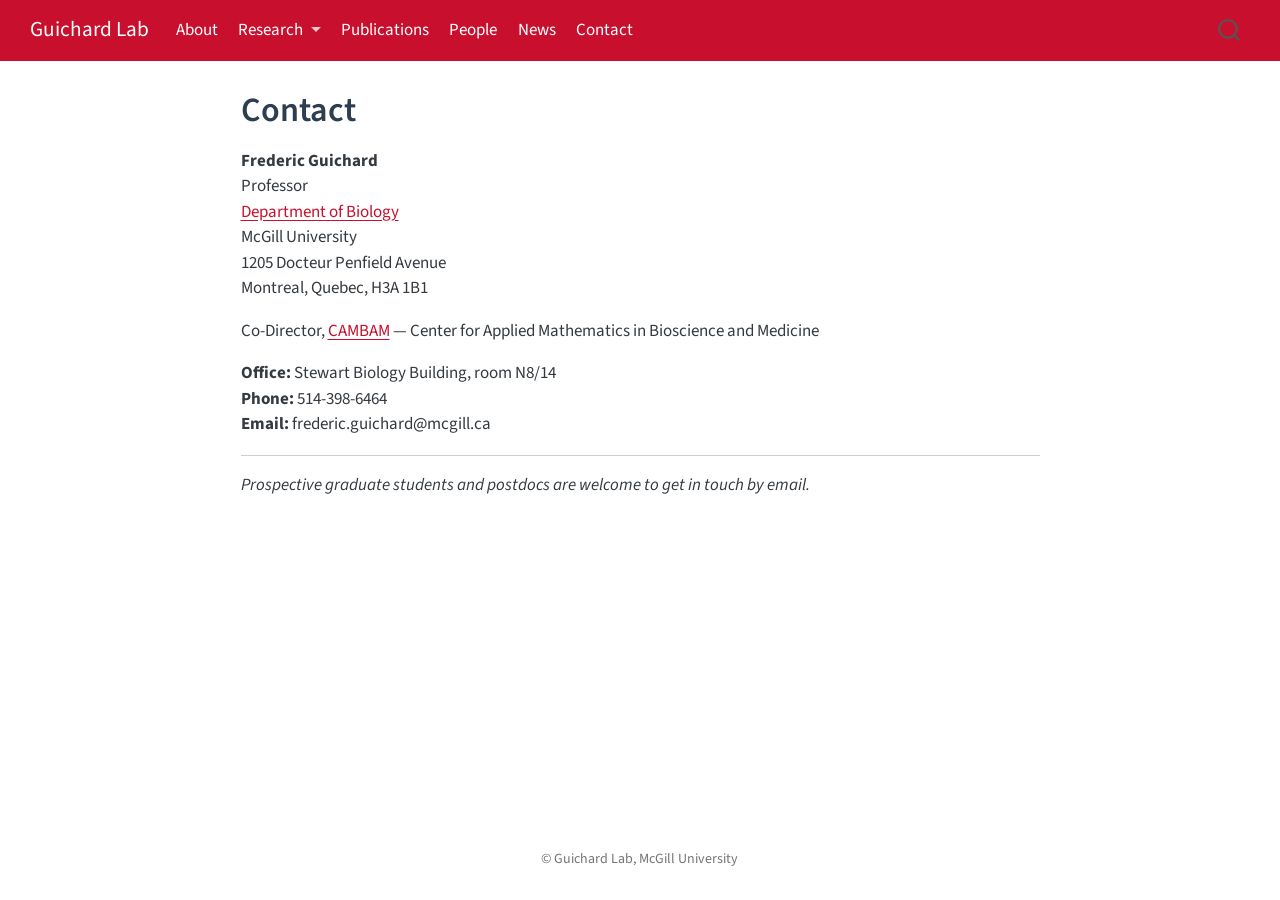
==== docs/contact.html @ a93f4788 "initial commit" ====
<!DOCTYPE html>
<html xmlns="http://www.w3.org/1999/xhtml" lang="en" xml:lang="en"><head>

<meta charset="utf-8">
<meta name="generator" content="quarto-1.9.37">

<meta name="viewport" content="width=device-width, initial-scale=1.0, user-scalable=yes">


<title>Contact – Guichard Lab</title>
<style>
/* Default styles provided by pandoc.
** See https://pandoc.org/MANUAL.html#variables-for-html for config info.
*/
code{white-space: pre-wrap;}
span.smallcaps{font-variant: small-caps;}
div.columns{display: flex; gap: min(4vw, 1.5em);}
div.column{flex: auto; overflow-x: auto;}
div.hanging-indent{margin-left: 1.5em; text-indent: -1.5em;}
ul.task-list{list-style: none;}
ul.task-list li input[type="checkbox"] {
  width: 0.8em;
  margin: 0 0.8em 0.2em -1em; /* quarto-specific, see https://github.com/quarto-dev/quarto-cli/issues/4556 */ 
  vertical-align: middle;
}
</style>


<script src="site_libs/quarto-nav/quarto-nav.js"></script>
<script src="site_libs/quarto-nav/headroom.min.js"></script>
<script src="site_libs/clipboard/clipboard.min.js"></script>
<script src="site_libs/quarto-search/autocomplete.umd.js"></script>
<script src="site_libs/quarto-search/fuse.min.js"></script>
<script src="site_libs/quarto-search/quarto-search.js"></script>
<meta name="quarto:offset" content="./">
<script src="site_libs/quarto-html/quarto.js" type="module"></script>
<script src="site_libs/quarto-html/tabsets/tabsets.js" type="module"></script>
<script src="site_libs/quarto-html/popper.min.js"></script>
<script src="site_libs/quarto-html/tippy.umd.min.js"></script>
<script src="site_libs/quarto-html/anchor.min.js"></script>
<link href="site_libs/quarto-html/tippy.css" rel="stylesheet">
<link href="site_libs/quarto-html/quarto-syntax-highlighting-7f8f88aac4f3542376d5c11b86a4c14d.css" rel="stylesheet" id="quarto-text-highlighting-styles">
<script src="site_libs/bootstrap/bootstrap.min.js"></script>
<link href="site_libs/bootstrap/bootstrap-icons.css" rel="stylesheet">
<link href="site_libs/bootstrap/bootstrap-158031087360bce0ff56dc785ce39e06.min.css" rel="stylesheet" append-hash="true" id="quarto-bootstrap" data-mode="light">
<script id="quarto-search-options" type="application/json">{
  "location": "navbar",
  "copy-button": false,
  "collapse-after": 3,
  "panel-placement": "end",
  "type": "overlay",
  "limit": 50,
  "keyboard-shortcut": [
    "f",
    "/",
    "s"
  ],
  "show-item-context": false,
  "language": {
    "search-no-results-text": "No results",
    "search-matching-documents-text": "matching documents",
    "search-copy-link-title": "Copy link to search",
    "search-hide-matches-text": "Hide additional matches",
    "search-more-match-text": "more match in this document",
    "search-more-matches-text": "more matches in this document",
    "search-clear-button-title": "Clear",
    "search-text-placeholder": "",
    "search-detached-cancel-button-title": "Cancel",
    "search-submit-button-title": "Submit",
    "search-label": "Search"
  }
}</script>


<link rel="stylesheet" href="styles.css">
</head>

<body class="nav-fixed fullcontent quarto-light">

<div id="quarto-search-results"></div>
  <header id="quarto-header" class="headroom fixed-top">
    <nav class="navbar navbar-expand-lg " data-bs-theme="dark">
      <div class="navbar-container container-fluid">
      <div class="navbar-brand-container mx-auto">
    <a class="navbar-brand" href="./index.html">
    <span class="navbar-title">Guichard Lab</span>
    </a>
  </div>
            <div id="quarto-search" class="" title="Search"></div>
          <button class="navbar-toggler" type="button" data-bs-toggle="collapse" data-bs-target="#navbarCollapse" aria-controls="navbarCollapse" role="menu" aria-expanded="false" aria-label="Toggle navigation" onclick="if (window.quartoToggleHeadroom) { window.quartoToggleHeadroom(); }">
  <span class="navbar-toggler-icon"></span>
</button>
          <div class="collapse navbar-collapse" id="navbarCollapse">
            <ul class="navbar-nav navbar-nav-scroll me-auto">
  <li class="nav-item">
    <a class="nav-link" href="./index.html"> 
<span class="menu-text">About</span></a>
  </li>  
  <li class="nav-item dropdown ">
    <a class="nav-link dropdown-toggle" href="#" id="nav-menu-research" role="link" data-bs-toggle="dropdown" aria-expanded="false">
 <span class="menu-text">Research</span>
    </a>
    <ul class="dropdown-menu" aria-labelledby="nav-menu-research">    
        <li>
    <a class="dropdown-item" href="./research-climate.html">
 <span class="dropdown-text">Climate Change</span></a>
  </li>  
        <li>
    <a class="dropdown-item" href="./research-foundation.html">
 <span class="dropdown-text">Foundation Species</span></a>
  </li>  
        <li>
    <a class="dropdown-item" href="./research-connectivity.html">
 <span class="dropdown-text">Marine Connectivity</span></a>
  </li>  
        <li>
    <a class="dropdown-item" href="./research-metaecosystems.html">
 <span class="dropdown-text">Meta-ecosystems</span></a>
  </li>  
        <li>
    <a class="dropdown-item" href="./research-synchrony.html">
 <span class="dropdown-text">Synchrony</span></a>
  </li>  
    </ul>
  </li>
  <li class="nav-item">
    <a class="nav-link" href="./publications.html"> 
<span class="menu-text">Publications</span></a>
  </li>  
  <li class="nav-item">
    <a class="nav-link" href="./people.html"> 
<span class="menu-text">People</span></a>
  </li>  
  <li class="nav-item">
    <a class="nav-link" href="./news.html"> 
<span class="menu-text">News</span></a>
  </li>  
  <li class="nav-item">
    <a class="nav-link active" href="./contact.html" aria-current="page"> 
<span class="menu-text">Contact</span></a>
  </li>  
</ul>
          </div> <!-- /navcollapse -->
            <div class="quarto-navbar-tools">
</div>
      </div> <!-- /container-fluid -->
    </nav>
</header>
<!-- content -->
<div id="quarto-content" class="quarto-container page-columns page-rows-contents page-layout-article page-navbar">
<!-- sidebar -->
<!-- margin-sidebar -->
    
<!-- main -->
<main class="content" id="quarto-document-content">

<header id="title-block-header" class="quarto-title-block default">
<div class="quarto-title">
<h1 class="title">Contact</h1>
</div>



<div class="quarto-title-meta">

    
  
    
  </div>
  


</header>


<p><strong>Frederic Guichard</strong><br>
Professor<br>
<a href="http://biology.mcgill.ca/index.html">Department of Biology</a><br>
McGill University<br>
1205 Docteur Penfield Avenue<br>
Montreal, Quebec, H3A 1B1</p>
<p>Co-Director, <a href="http://www.crm.umontreal.ca/labo/cambam/">CAMBAM</a> — Center for Applied Mathematics in Bioscience and Medicine</p>
<p><strong>Office:</strong> Stewart Biology Building, room N8/14<br>
<strong>Phone:</strong> 514-398-6464<br>
<strong>Email:</strong> frederic.guichard@mcgill.ca</p>
<hr>
<p><em>Prospective graduate students and postdocs are welcome to get in touch by email.</em></p>



</main> <!-- /main -->
<script id="quarto-html-after-body" type="application/javascript">
  window.document.addEventListener("DOMContentLoaded", function (event) {
    const icon = "";
    const anchorJS = new window.AnchorJS();
    anchorJS.options = {
      placement: 'right',
      icon: icon
    };
    anchorJS.add('.anchored');
    const isCodeAnnotation = (el) => {
      for (const clz of el.classList) {
        if (clz.startsWith('code-annotation-')) {                     
          return true;
        }
      }
      return false;
    }
    const onCopySuccess = function(e) {
      // button target
      const button = e.trigger;
      // don't keep focus
      button.blur();
      // flash "checked"
      button.classList.add('code-copy-button-checked');
      var currentTitle = button.getAttribute("title");
      button.setAttribute("title", "Copied!");
      let tooltip;
      if (window.bootstrap) {
        button.setAttribute("data-bs-toggle", "tooltip");
        button.setAttribute("data-bs-placement", "left");
        button.setAttribute("data-bs-title", "Copied!");
        tooltip = new bootstrap.Tooltip(button, 
          { trigger: "manual", 
            customClass: "code-copy-button-tooltip",
            offset: [0, -8]});
        tooltip.show();    
      }
      setTimeout(function() {
        if (tooltip) {
          tooltip.hide();
          button.removeAttribute("data-bs-title");
          button.removeAttribute("data-bs-toggle");
          button.removeAttribute("data-bs-placement");
        }
        button.setAttribute("title", currentTitle);
        button.classList.remove('code-copy-button-checked');
      }, 1000);
      // clear code selection
      e.clearSelection();
    }
    const getTextToCopy = function(trigger) {
      const outerScaffold = trigger.parentElement.cloneNode(true);
      const codeEl = outerScaffold.querySelector('code');
      for (const childEl of codeEl.children) {
        if (isCodeAnnotation(childEl)) {
          childEl.remove();
        }
      }
      return codeEl.innerText;
    }
    const clipboard = new window.ClipboardJS('.code-copy-button:not([data-in-quarto-modal])', {
      text: getTextToCopy
    });
    clipboard.on('success', onCopySuccess);
    if (window.document.getElementById('quarto-embedded-source-code-modal')) {
      const clipboardModal = new window.ClipboardJS('.code-copy-button[data-in-quarto-modal]', {
        text: getTextToCopy,
        container: window.document.getElementById('quarto-embedded-source-code-modal')
      });
      clipboardModal.on('success', onCopySuccess);
    }
      var localhostRegex = new RegExp(/^(?:http|https):\/\/localhost\:?[0-9]*\//);
      var mailtoRegex = new RegExp(/^mailto:/);
        var filterRegex = new RegExp('/' + window.location.host + '/');
      var isInternal = (href) => {
          return filterRegex.test(href) || localhostRegex.test(href) || mailtoRegex.test(href);
      }
      // Inspect non-navigation links and adorn them if external
     var links = window.document.querySelectorAll('a[href]:not(.nav-link):not(.navbar-brand):not(.toc-action):not(.sidebar-link):not(.sidebar-item-toggle):not(.pagination-link):not(.no-external):not([aria-hidden]):not(.dropdown-item):not(.quarto-navigation-tool):not(.about-link)');
      for (var i=0; i<links.length; i++) {
        const link = links[i];
        if (!isInternal(link.href)) {
          // undo the damage that might have been done by quarto-nav.js in the case of
          // links that we want to consider external
          if (link.dataset.originalHref !== undefined) {
            link.href = link.dataset.originalHref;
          }
        }
      }
    function tippyHover(el, contentFn, onTriggerFn, onUntriggerFn) {
      const config = {
        allowHTML: true,
        maxWidth: 500,
        delay: 100,
        arrow: false,
        appendTo: function(el) {
            return el.parentElement;
        },
        interactive: true,
        interactiveBorder: 10,
        theme: 'quarto',
        placement: 'bottom-start',
      };
      if (contentFn) {
        config.content = contentFn;
      }
      if (onTriggerFn) {
        config.onTrigger = onTriggerFn;
      }
      if (onUntriggerFn) {
        config.onUntrigger = onUntriggerFn;
      }
      window.tippy(el, config); 
    }
    const noterefs = window.document.querySelectorAll('a[role="doc-noteref"]');
    for (var i=0; i<noterefs.length; i++) {
      const ref = noterefs[i];
      tippyHover(ref, function() {
        // use id or data attribute instead here
        let href = ref.getAttribute('data-footnote-href') || ref.getAttribute('href');
        try { href = new URL(href).hash; } catch {}
        const id = href.replace(/^#\/?/, "");
        const note = window.document.getElementById(id);
        if (note) {
          return note.innerHTML;
        } else {
          return "";
        }
      });
    }
    const xrefs = window.document.querySelectorAll('a.quarto-xref');
    const processXRef = (id, note) => {
      // Strip column container classes
      const stripColumnClz = (el) => {
        el.classList.remove("page-full", "page-columns");
        if (el.children) {
          for (const child of el.children) {
            stripColumnClz(child);
          }
        }
      }
      stripColumnClz(note)
      if (id === null || id.startsWith('sec-')) {
        // Special case sections, only their first couple elements
        const container = document.createElement("div");
        if (note.children && note.children.length > 2) {
          container.appendChild(note.children[0].cloneNode(true));
          for (let i = 1; i < note.children.length; i++) {
            const child = note.children[i];
            if (child.tagName === "P" && child.innerText === "") {
              continue;
            } else {
              container.appendChild(child.cloneNode(true));
              break;
            }
          }
          if (window.Quarto?.typesetMath) {
            window.Quarto.typesetMath(container);
          }
          return container.innerHTML
        } else {
          if (window.Quarto?.typesetMath) {
            window.Quarto.typesetMath(note);
          }
          return note.innerHTML;
        }
      } else {
        // Remove any anchor links if they are present
        const anchorLink = note.querySelector('a.anchorjs-link');
        if (anchorLink) {
          anchorLink.remove();
        }
        if (window.Quarto?.typesetMath) {
          window.Quarto.typesetMath(note);
        }
        if (note.classList.contains("callout")) {
          return note.outerHTML;
        } else {
          return note.innerHTML;
        }
      }
    }
    for (var i=0; i<xrefs.length; i++) {
      const xref = xrefs[i];
      tippyHover(xref, undefined, function(instance) {
        instance.disable();
        let url = xref.getAttribute('href');
        let hash = undefined; 
        if (url.startsWith('#')) {
          hash = url;
        } else {
          try { hash = new URL(url).hash; } catch {}
        }
        if (hash) {
          const id = hash.replace(/^#\/?/, "");
          const note = window.document.getElementById(id);
          if (note !== null) {
            try {
              const html = processXRef(id, note.cloneNode(true));
              instance.setContent(html);
            } finally {
              instance.enable();
              instance.show();
            }
          } else {
            // See if we can fetch this
            fetch(url.split('#')[0])
            .then(res => res.text())
            .then(html => {
              const parser = new DOMParser();
              const htmlDoc = parser.parseFromString(html, "text/html");
              const note = htmlDoc.getElementById(id);
              if (note !== null) {
                const html = processXRef(id, note);
                instance.setContent(html);
              } 
            }).finally(() => {
              instance.enable();
              instance.show();
            });
          }
        } else {
          // See if we can fetch a full url (with no hash to target)
          // This is a special case and we should probably do some content thinning / targeting
          fetch(url)
          .then(res => res.text())
          .then(html => {
            const parser = new DOMParser();
            const htmlDoc = parser.parseFromString(html, "text/html");
            const note = htmlDoc.querySelector('main.content');
            if (note !== null) {
              // This should only happen for chapter cross references
              // (since there is no id in the URL)
              // remove the first header
              if (note.children.length > 0 && note.children[0].tagName === "HEADER") {
                note.children[0].remove();
              }
              const html = processXRef(null, note);
              instance.setContent(html);
            } 
          }).finally(() => {
            instance.enable();
            instance.show();
          });
        }
      }, function(instance) {
      });
    }
        let selectedAnnoteEl;
        const selectorForAnnotation = ( cell, annotation) => {
          let cellAttr = 'data-code-cell="' + cell + '"';
          let lineAttr = 'data-code-annotation="' +  annotation + '"';
          const selector = 'span[' + cellAttr + '][' + lineAttr + ']';
          return selector;
        }
        const selectCodeLines = (annoteEl) => {
          const doc = window.document;
          const targetCell = annoteEl.getAttribute("data-target-cell");
          const targetAnnotation = annoteEl.getAttribute("data-target-annotation");
          const annoteSpan = window.document.querySelector(selectorForAnnotation(targetCell, targetAnnotation));
          const lines = annoteSpan.getAttribute("data-code-lines").split(",");
          const lineIds = lines.map((line) => {
            return targetCell + "-" + line;
          })
          let top = null;
          let height = null;
          let parent = null;
          if (lineIds.length > 0) {
              //compute the position of the single el (top and bottom and make a div)
              const el = window.document.getElementById(lineIds[0]);
              top = el.offsetTop;
              height = el.offsetHeight;
              parent = el.parentElement.parentElement;
            if (lineIds.length > 1) {
              const lastEl = window.document.getElementById(lineIds[lineIds.length - 1]);
              const bottom = lastEl.offsetTop + lastEl.offsetHeight;
              height = bottom - top;
            }
            if (top !== null && height !== null && parent !== null) {
              // cook up a div (if necessary) and position it 
              let div = window.document.getElementById("code-annotation-line-highlight");
              if (div === null) {
                div = window.document.createElement("div");
                div.setAttribute("id", "code-annotation-line-highlight");
                div.style.position = 'absolute';
                parent.appendChild(div);
              }
              div.style.top = top - 2 + "px";
              div.style.height = height + 4 + "px";
              div.style.left = 0;
              let gutterDiv = window.document.getElementById("code-annotation-line-highlight-gutter");
              if (gutterDiv === null) {
                gutterDiv = window.document.createElement("div");
                gutterDiv.setAttribute("id", "code-annotation-line-highlight-gutter");
                gutterDiv.style.position = 'absolute';
                const codeCell = window.document.getElementById(targetCell);
                const gutter = codeCell.querySelector('.code-annotation-gutter');
                gutter.appendChild(gutterDiv);
              }
              gutterDiv.style.top = top - 2 + "px";
              gutterDiv.style.height = height + 4 + "px";
            }
            selectedAnnoteEl = annoteEl;
          }
        };
        const unselectCodeLines = () => {
          const elementsIds = ["code-annotation-line-highlight", "code-annotation-line-highlight-gutter"];
          elementsIds.forEach((elId) => {
            const div = window.document.getElementById(elId);
            if (div) {
              div.remove();
            }
          });
          selectedAnnoteEl = undefined;
        };
          // Handle positioning of the toggle
      window.addEventListener(
        "resize",
        throttle(() => {
          elRect = undefined;
          if (selectedAnnoteEl) {
            selectCodeLines(selectedAnnoteEl);
          }
        }, 10)
      );
      function throttle(fn, ms) {
      let throttle = false;
      let timer;
        return (...args) => {
          if(!throttle) { // first call gets through
              fn.apply(this, args);
              throttle = true;
          } else { // all the others get throttled
              if(timer) clearTimeout(timer); // cancel #2
              timer = setTimeout(() => {
                fn.apply(this, args);
                timer = throttle = false;
              }, ms);
          }
        };
      }
        // Attach click handler to the DT
        const annoteDls = window.document.querySelectorAll('dt[data-target-cell]');
        for (const annoteDlNode of annoteDls) {
          annoteDlNode.addEventListener('click', (event) => {
            const clickedEl = event.target;
            if (clickedEl !== selectedAnnoteEl) {
              unselectCodeLines();
              const activeEl = window.document.querySelector('dt[data-target-cell].code-annotation-active');
              if (activeEl) {
                activeEl.classList.remove('code-annotation-active');
              }
              selectCodeLines(clickedEl);
              clickedEl.classList.add('code-annotation-active');
            } else {
              // Unselect the line
              unselectCodeLines();
              clickedEl.classList.remove('code-annotation-active');
            }
          });
        }
    const findCites = (el) => {
      const parentEl = el.parentElement;
      if (parentEl) {
        const cites = parentEl.dataset.cites;
        if (cites) {
          return {
            el,
            cites: cites.split(' ')
          };
        } else {
          return findCites(el.parentElement)
        }
      } else {
        return undefined;
      }
    };
    var bibliorefs = window.document.querySelectorAll('a[role="doc-biblioref"]');
    for (var i=0; i<bibliorefs.length; i++) {
      const ref = bibliorefs[i];
      const citeInfo = findCites(ref);
      if (citeInfo) {
        tippyHover(citeInfo.el, function() {
          var popup = window.document.createElement('div');
          citeInfo.cites.forEach(function(cite) {
            var citeDiv = window.document.createElement('div');
            citeDiv.classList.add('hanging-indent');
            citeDiv.classList.add('csl-entry');
            var biblioDiv = window.document.getElementById('ref-' + cite);
            if (biblioDiv) {
              citeDiv.innerHTML = biblioDiv.innerHTML;
            }
            popup.appendChild(citeDiv);
          });
          return popup.innerHTML;
        });
      }
    }
  });
  </script>
</div> <!-- /content -->
<footer class="footer">
  <div class="nav-footer">
    <div class="nav-footer-left">
      &nbsp;
    </div>   
    <div class="nav-footer-center">
<p>© Guichard Lab, McGill University</p>
</div>
    <div class="nav-footer-right">
      &nbsp;
    </div>
  </div>
</footer>




</body></html>
---- docs/site_libs/quarto-html/tippy.css ----
.tippy-box[data-animation=fade][data-state=hidden]{opacity:0}[data-tippy-root]{max-width:calc(100vw - 10px)}.tippy-box{position:relative;background-color:#333;color:#fff;border-radius:4px;font-size:14px;line-height:1.4;white-space:normal;outline:0;transition-property:transform,visibility,opacity}.tippy-box[data-placement^=top]>.tippy-arrow{bottom:0}.tippy-box[data-placement^=top]>.tippy-arrow:before{bottom:-7px;left:0;border-width:8px 8px 0;border-top-color:initial;transform-origin:center top}.tippy-box[data-placement^=bottom]>.tippy-arrow{top:0}.tippy-box[data-placement^=bottom]>.tippy-arrow:before{top:-7px;left:0;border-width:0 8px 8px;border-bottom-color:initial;transform-origin:center bottom}.tippy-box[data-placement^=left]>.tippy-arrow{right:0}.tippy-box[data-placement^=left]>.tippy-arrow:before{border-width:8px 0 8px 8px;border-left-color:initial;right:-7px;transform-origin:center left}.tippy-box[data-placement^=right]>.tippy-arrow{left:0}.tippy-box[data-placement^=right]>.tippy-arrow:before{left:-7px;border-width:8px 8px 8px 0;border-right-color:initial;transform-origin:center right}.tippy-box[data-inertia][data-state=visible]{transition-timing-function:cubic-bezier(.54,1.5,.38,1.11)}.tippy-arrow{width:16px;height:16px;color:#333}.tippy-arrow:before{content:"";position:absolute;border-color:transparent;border-style:solid}.tippy-content{position:relative;padding:5px 9px;z-index:1}
---- docs/site_libs/quarto-html/quarto-syntax-highlighting-7f8f88aac4f3542376d5c11b86a4c14d.css ----
/* quarto syntax highlight colors */
:root {
  --quarto-hl-ot-color: #003B4F;
  --quarto-hl-at-color: #657422;
  --quarto-hl-ss-color: #20794D;
  --quarto-hl-an-color: #5E5E5E;
  --quarto-hl-fu-color: #4758AB;
  --quarto-hl-st-color: #20794D;
  --quarto-hl-cf-color: #003B4F;
  --quarto-hl-op-color: #5E5E5E;
  --quarto-hl-er-color: #AD0000;
  --quarto-hl-bn-color: #AD0000;
  --quarto-hl-al-color: #AD0000;
  --quarto-hl-va-color: #111111;
  --quarto-hl-bu-color: inherit;
  --quarto-hl-ex-color: inherit;
  --quarto-hl-pp-color: #AD0000;
  --quarto-hl-in-color: #5E5E5E;
  --quarto-hl-vs-color: #20794D;
  --quarto-hl-wa-color: #5E5E5E;
  --quarto-hl-do-color: #5E5E5E;
  --quarto-hl-im-color: #00769E;
  --quarto-hl-ch-color: #20794D;
  --quarto-hl-dt-color: #AD0000;
  --quarto-hl-fl-color: #AD0000;
  --quarto-hl-co-color: #5E5E5E;
  --quarto-hl-cv-color: #5E5E5E;
  --quarto-hl-cn-color: #8f5902;
  --quarto-hl-sc-color: #5E5E5E;
  --quarto-hl-dv-color: #AD0000;
  --quarto-hl-kw-color: #003B4F;
}

/* other quarto variables */
:root {
  --quarto-font-monospace: SFMono-Regular, Menlo, Monaco, Consolas, "Liberation Mono", "Courier New", monospace;
}

/* syntax highlight based on Pandoc's rules */
pre > code.sourceCode > span {
  color: #003B4F;
}

code.sourceCode > span {
  color: #003B4F;
}

div.sourceCode,
div.sourceCode pre.sourceCode {
  color: #003B4F;
}

/* Normal */
code span {
  color: #003B4F;
}

/* Alert */
code span.al {
  color: #AD0000;
  font-style: inherit;
}

/* Annotation */
code span.an {
  color: #5E5E5E;
  font-style: inherit;
}

/* Attribute */
code span.at {
  color: #657422;
  font-style: inherit;
}

/* BaseN */
code span.bn {
  color: #AD0000;
  font-style: inherit;
}

/* BuiltIn */
code span.bu {
  font-style: inherit;
}

/* ControlFlow */
code span.cf {
  color: #003B4F;
  font-weight: bold;
  font-style: inherit;
}

/* Char */
code span.ch {
  color: #20794D;
  font-style: inherit;
}

/* Constant */
code span.cn {
  color: #8f5902;
  font-style: inherit;
}

/* Comment */
code span.co {
  color: #5E5E5E;
  font-style: inherit;
}

/* CommentVar */
code span.cv {
  color: #5E5E5E;
  font-style: italic;
}

/* Documentation */
code span.do {
  color: #5E5E5E;
  font-style: italic;
}

/* DataType */
code span.dt {
  color: #AD0000;
  font-style: inherit;
}

/* DecVal */
code span.dv {
  color: #AD0000;
  font-style: inherit;
}

/* Error */
code span.er {
  color: #AD0000;
  font-style: inherit;
}

/* Extension */
code span.ex {
  font-style: inherit;
}

/* Float */
code span.fl {
  color: #AD0000;
  font-style: inherit;
}

/* Function */
code span.fu {
  color: #4758AB;
  font-style: inherit;
}

/* Import */
code span.im {
  color: #00769E;
  font-style: inherit;
}

/* Information */
code span.in {
  color: #5E5E5E;
  font-style: inherit;
}

/* Keyword */
code span.kw {
  color: #003B4F;
  font-weight: bold;
  font-style: inherit;
}

/* Operator */
code span.op {
  color: #5E5E5E;
  font-style: inherit;
}

/* Other */
code span.ot {
  color: #003B4F;
  font-style: inherit;
}

/* Preprocessor */
code span.pp {
  color: #AD0000;
  font-style: inherit;
}

/* SpecialChar */
code span.sc {
  color: #5E5E5E;
  font-style: inherit;
}

/* SpecialString */
code span.ss {
  color: #20794D;
  font-style: inherit;
}

/* String */
code span.st {
  color: #20794D;
  font-style: inherit;
}

/* Variable */
code span.va {
  color: #111111;
  font-style: inherit;
}

/* VerbatimString */
code span.vs {
  color: #20794D;
  font-style: inherit;
}

/* Warning */
code span.wa {
  color: #5E5E5E;
  font-style: italic;
}

.prevent-inlining {
  content: "</";
}

/*# sourceMappingURL=789ad8cd35626ba772517505b42a116e.css.map */
---- docs/styles.css ----
/* Guichard Lab custom styles */

body {
  font-family: "Source Sans Pro", sans-serif;
}

.navbar {
  background-color: #c8102e; /* McGill red */
}

.navbar-brand, .navbar .nav-link {
  color: white !important;
}

.navbar .nav-link:hover {
  color: #f0c040 !important;
}

h1, h2, h3 {
  color: #2c3e50;
}

a {
  color: #c8102e;
}

a:hover {
  color: #900c22;
}
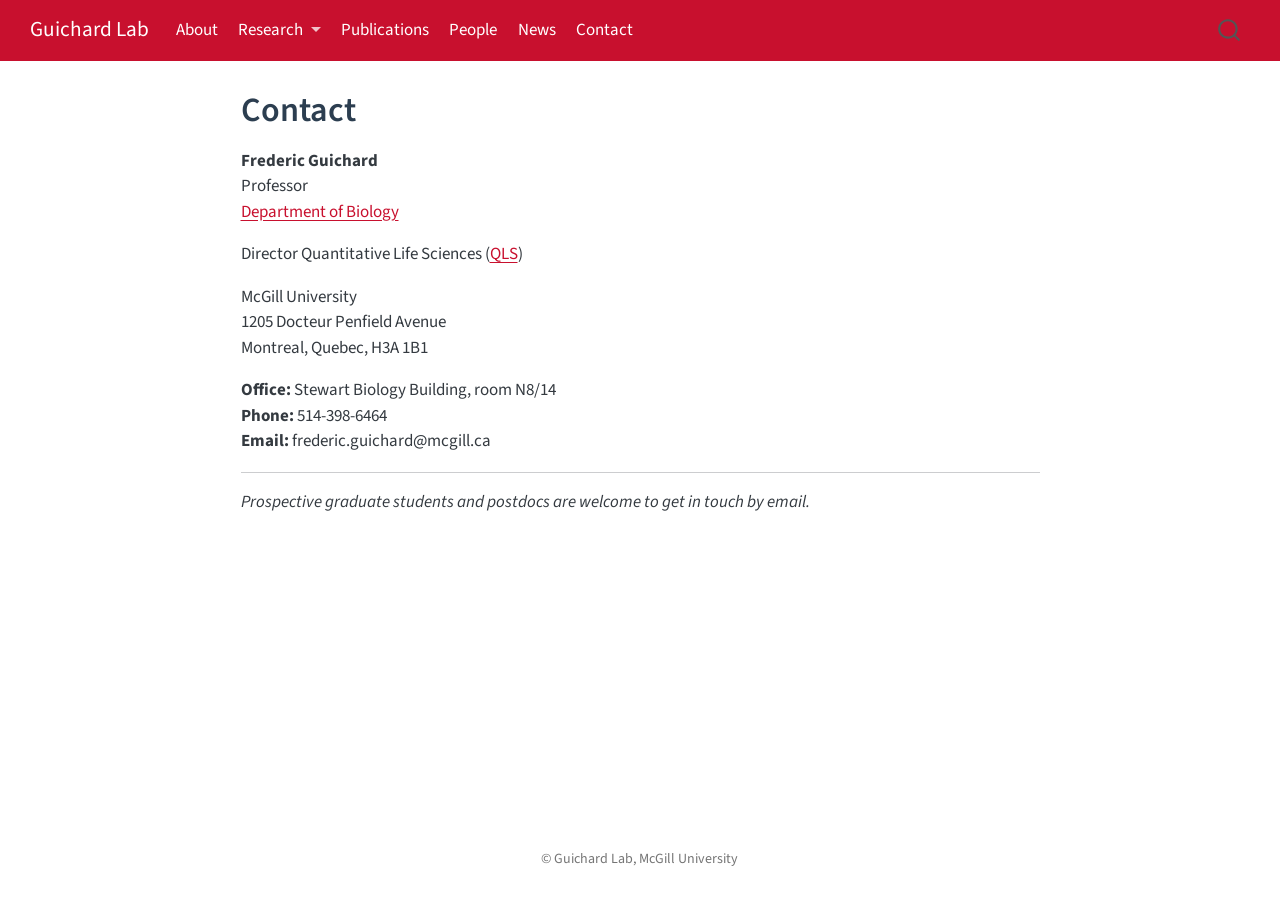
==== commit 85238df2: "update contact" ====
--- a/docs/contact.html
+++ b/docs/contact.html
@@ -175,11 +175,11 @@
 
 <p><strong>Frederic Guichard</strong><br>
 Professor<br>
-<a href="http://biology.mcgill.ca/index.html">Department of Biology</a><br>
-McGill University<br>
+<a href="http://biology.mcgill.ca/index.html">Department of Biology</a></p>
+<p>Director Quantitative Life Sciences (<a href="https://www.mcgill.ca/qls">QLS</a>)</p>
+<p>McGill University<br>
 1205 Docteur Penfield Avenue<br>
 Montreal, Quebec, H3A 1B1</p>
-<p>Co-Director, <a href="http://www.crm.umontreal.ca/labo/cambam/">CAMBAM</a> — Center for Applied Mathematics in Bioscience and Medicine</p>
 <p><strong>Office:</strong> Stewart Biology Building, room N8/14<br>
 <strong>Phone:</strong> 514-398-6464<br>
 <strong>Email:</strong> frederic.guichard@mcgill.ca</p>
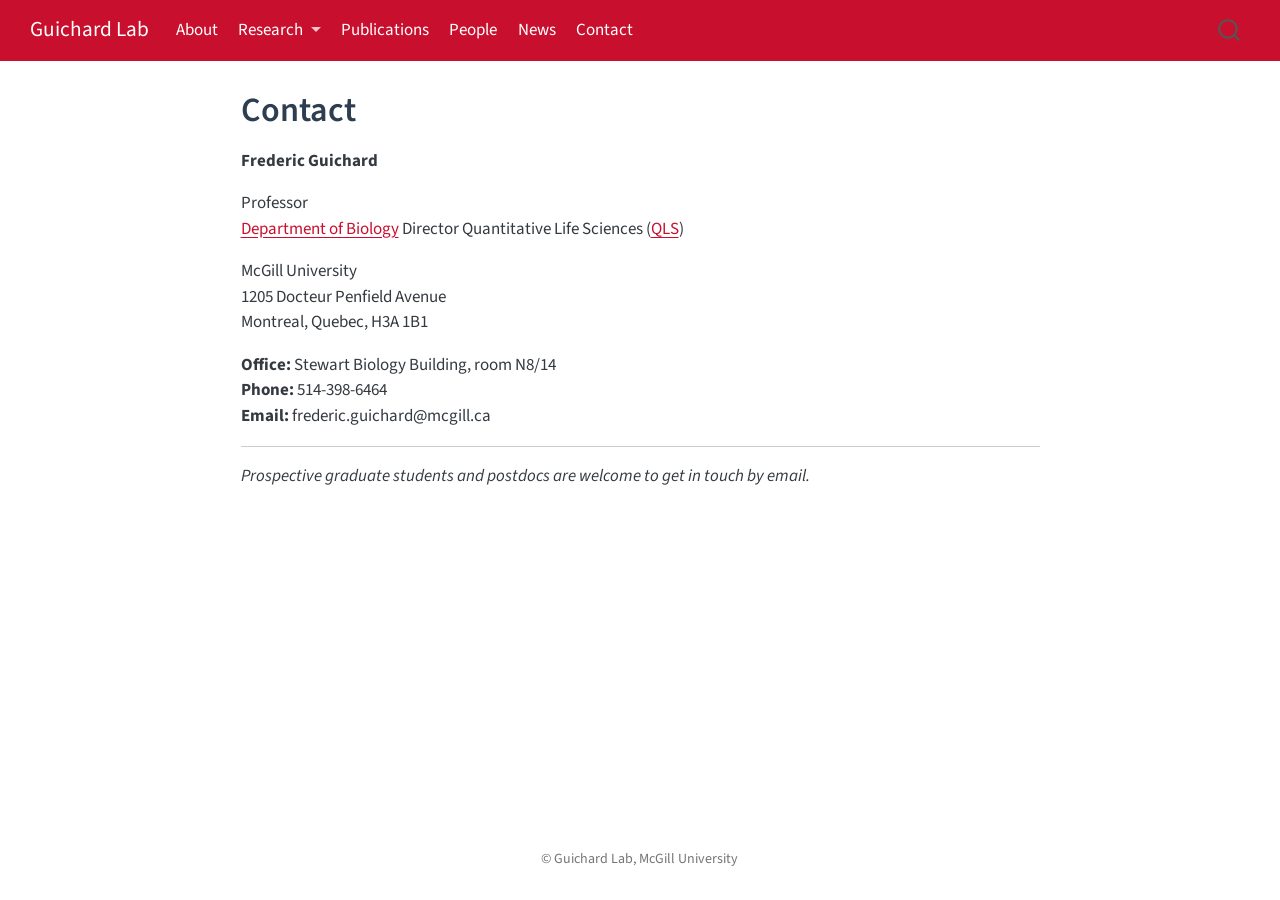
==== commit ba857360: "fix contact" ====
--- a/docs/contact.html
+++ b/docs/contact.html
@@ -173,10 +173,9 @@
 </header>
 
 
-<p><strong>Frederic Guichard</strong><br>
-Professor<br>
-<a href="http://biology.mcgill.ca/index.html">Department of Biology</a></p>
-<p>Director Quantitative Life Sciences (<a href="https://www.mcgill.ca/qls">QLS</a>)</p>
+<p><strong>Frederic Guichard</strong></p>
+<p>Professor<br>
+<a href="http://biology.mcgill.ca/index.html">Department of Biology</a> Director Quantitative Life Sciences (<a href="https://www.mcgill.ca/qls">QLS</a>)</p>
 <p>McGill University<br>
 1205 Docteur Penfield Avenue<br>
 Montreal, Quebec, H3A 1B1</p>
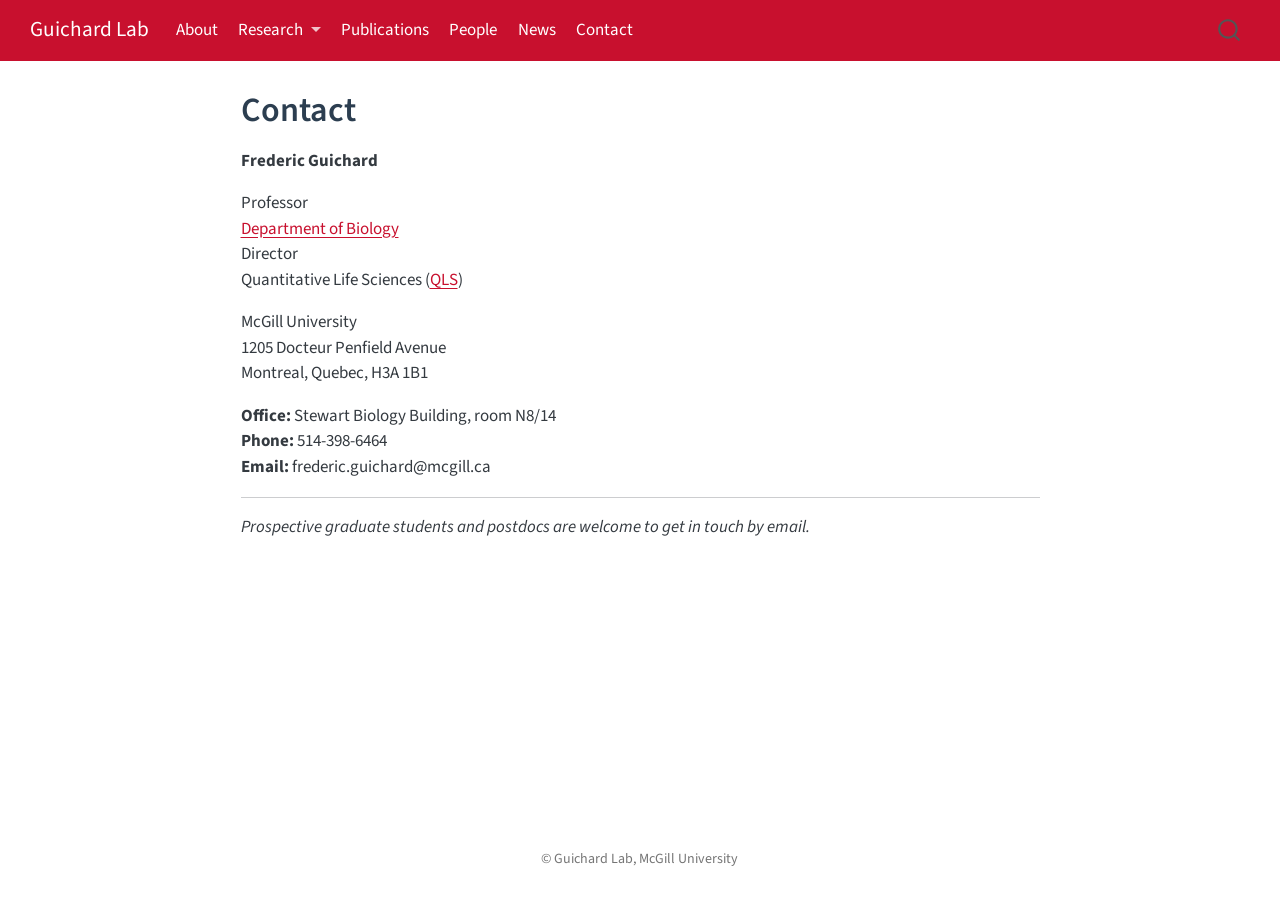
==== commit d43209e4: "fix formatting in contact section and update related files" ====
--- a/docs/contact.html
+++ b/docs/contact.html
@@ -175,7 +175,9 @@
 
 <p><strong>Frederic Guichard</strong></p>
 <p>Professor<br>
-<a href="http://biology.mcgill.ca/index.html">Department of Biology</a> Director Quantitative Life Sciences (<a href="https://www.mcgill.ca/qls">QLS</a>)</p>
+<a href="http://biology.mcgill.ca/index.html">Department of Biology</a><br>
+Director<br>
+Quantitative Life Sciences (<a href="https://www.mcgill.ca/qls">QLS</a>)</p>
 <p>McGill University<br>
 1205 Docteur Penfield Avenue<br>
 Montreal, Quebec, H3A 1B1</p>
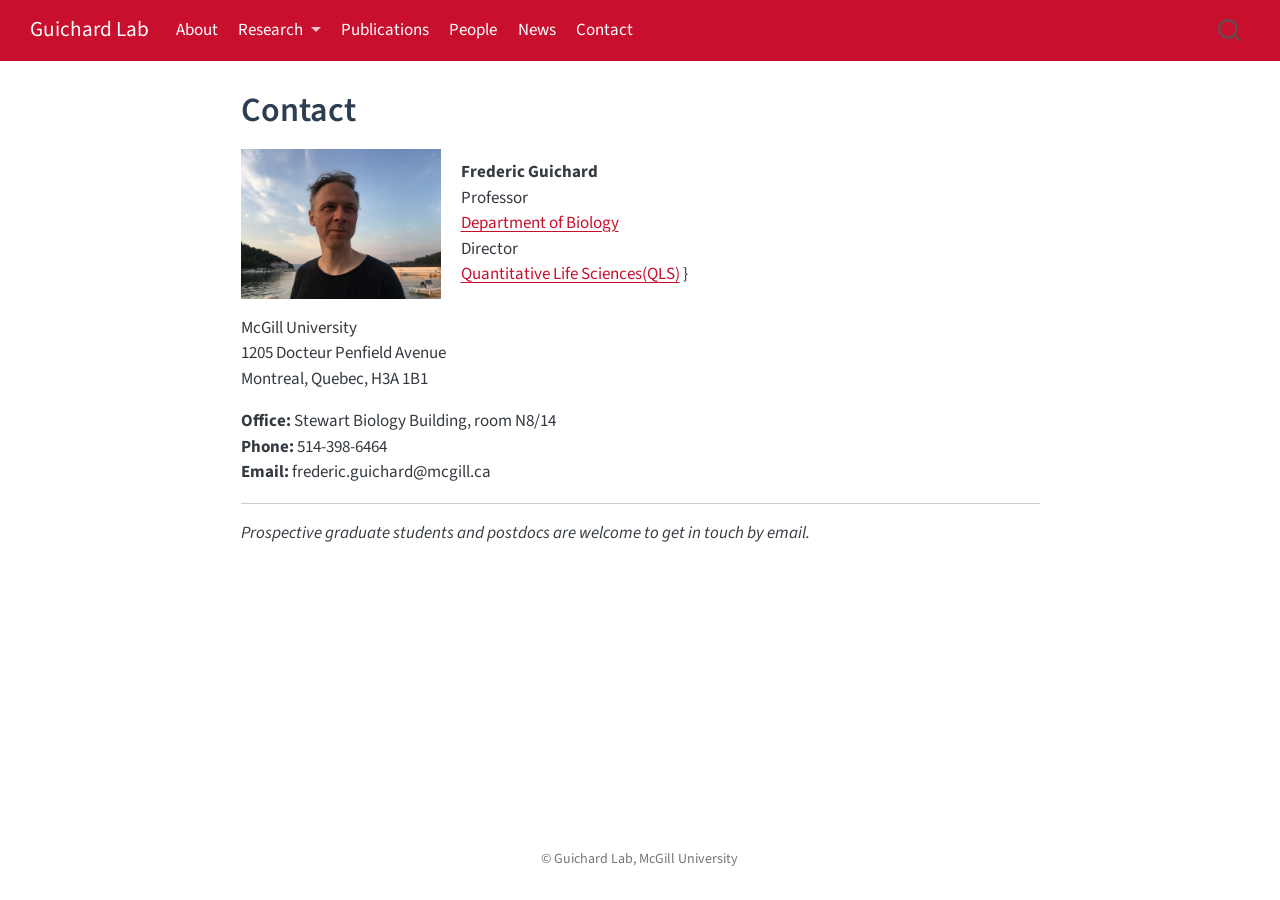
==== commit 798c13da: "chore: update code structure for better readability and maintainability" ====
--- a/docs/contact.html
+++ b/docs/contact.html
@@ -173,11 +173,16 @@
 </header>
 
 
-<p><strong>Frederic Guichard</strong></p>
-<p>Professor<br>
+<div style="display: flex; align-items: center; gap: 20px;">
+<p><img src="images/fg.jpg" class="img-fluid" style="width: 200px; flex-shrink: 0;"></p>
+<div class="{">
+<p><strong>Frederic Guichard</strong><br>
+Professor<br>
 <a href="http://biology.mcgill.ca/index.html">Department of Biology</a><br>
 Director<br>
-Quantitative Life Sciences (<a href="https://www.mcgill.ca/qls">QLS</a>)</p>
+<a href="https://www.mcgill.ca/qls">Quantitative Life Sciences(QLS)</a> }</p>
+</div>
+</div>
 <p>McGill University<br>
 1205 Docteur Penfield Avenue<br>
 Montreal, Quebec, H3A 1B1</p>
--- a/docs/styles.css
+++ b/docs/styles.css
@@ -27,3 +27,12 @@
 a:hover {
   color: #900c22;
 }
+
+.quarto-layout-panel {
+  gap: 40px;
+}
+
+.quarto-layout-cell {
+  padding: 20px;
+}
+
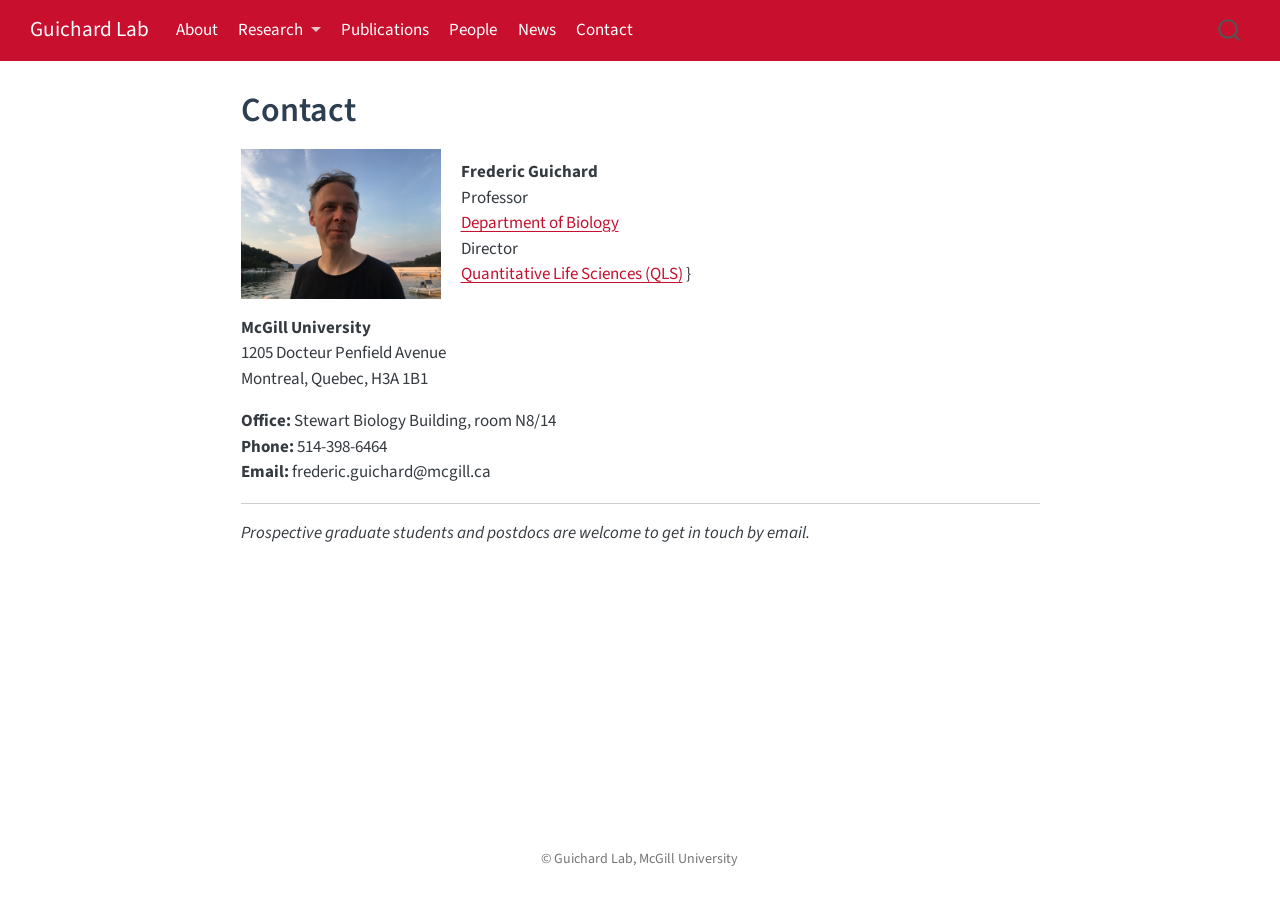
==== commit 2e92a085: "fix: correct formatting and emphasis in contact information" ====
--- a/docs/contact.html
+++ b/docs/contact.html
@@ -180,10 +180,10 @@
 Professor<br>
 <a href="http://biology.mcgill.ca/index.html">Department of Biology</a><br>
 Director<br>
-<a href="https://www.mcgill.ca/qls">Quantitative Life Sciences(QLS)</a> }</p>
+<a href="https://www.mcgill.ca/qls">Quantitative Life Sciences (QLS)</a> }</p>
 </div>
 </div>
-<p>McGill University<br>
+<p><strong>McGill University</strong><br>
 1205 Docteur Penfield Avenue<br>
 Montreal, Quebec, H3A 1B1</p>
 <p><strong>Office:</strong> Stewart Biology Building, room N8/14<br>
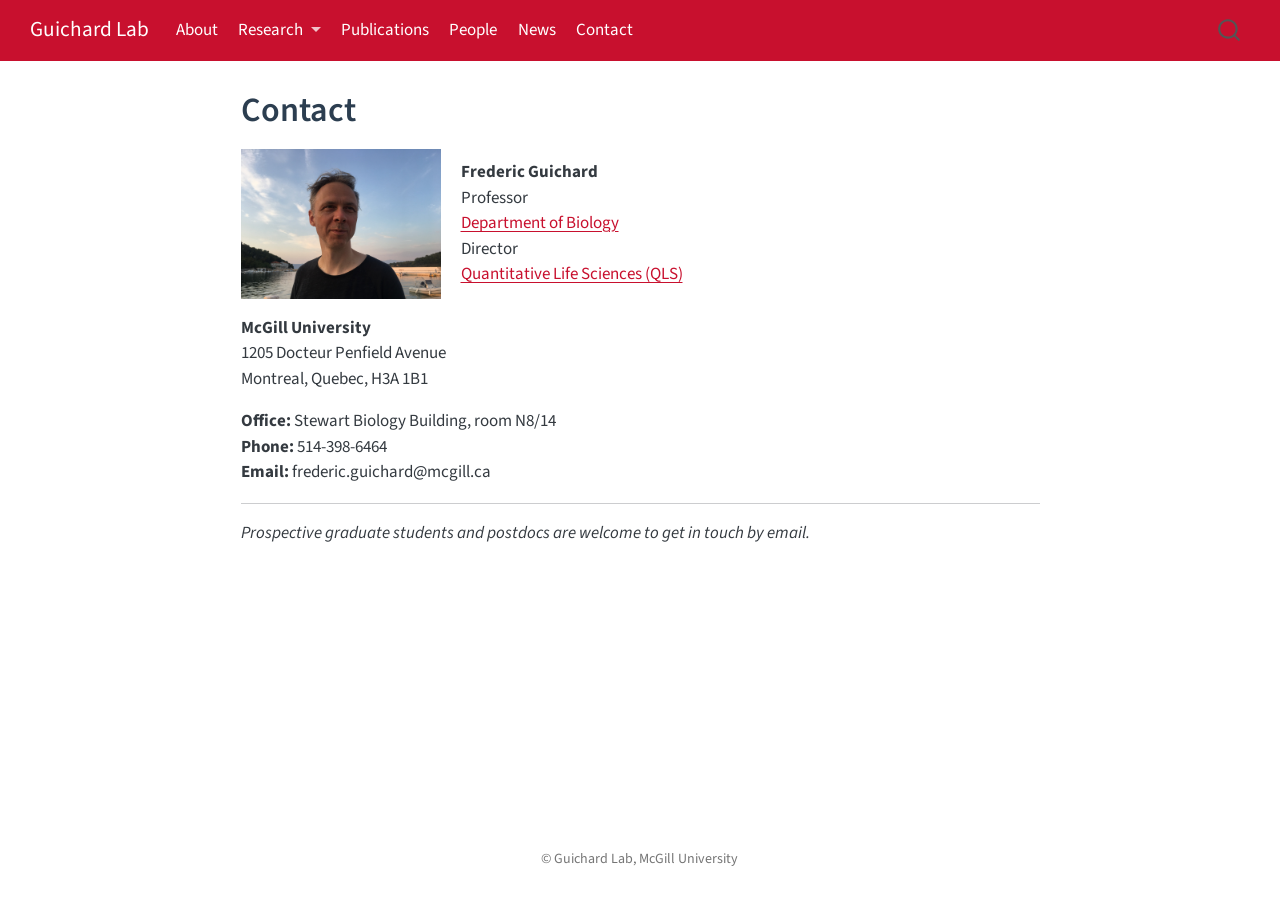
==== commit dfa9c111: "fix: update contact information formatting and improve HTML structure" ====
--- a/docs/contact.html
+++ b/docs/contact.html
@@ -175,12 +175,12 @@
 
 <div style="display: flex; align-items: center; gap: 20px;">
 <p><img src="images/fg.jpg" class="img-fluid" style="width: 200px; flex-shrink: 0;"></p>
-<div class="{">
+<div>
 <p><strong>Frederic Guichard</strong><br>
 Professor<br>
 <a href="http://biology.mcgill.ca/index.html">Department of Biology</a><br>
 Director<br>
-<a href="https://www.mcgill.ca/qls">Quantitative Life Sciences (QLS)</a> }</p>
+<a href="https://www.mcgill.ca/qls">Quantitative Life Sciences (QLS)</a></p>
 </div>
 </div>
 <p><strong>McGill University</strong><br>
